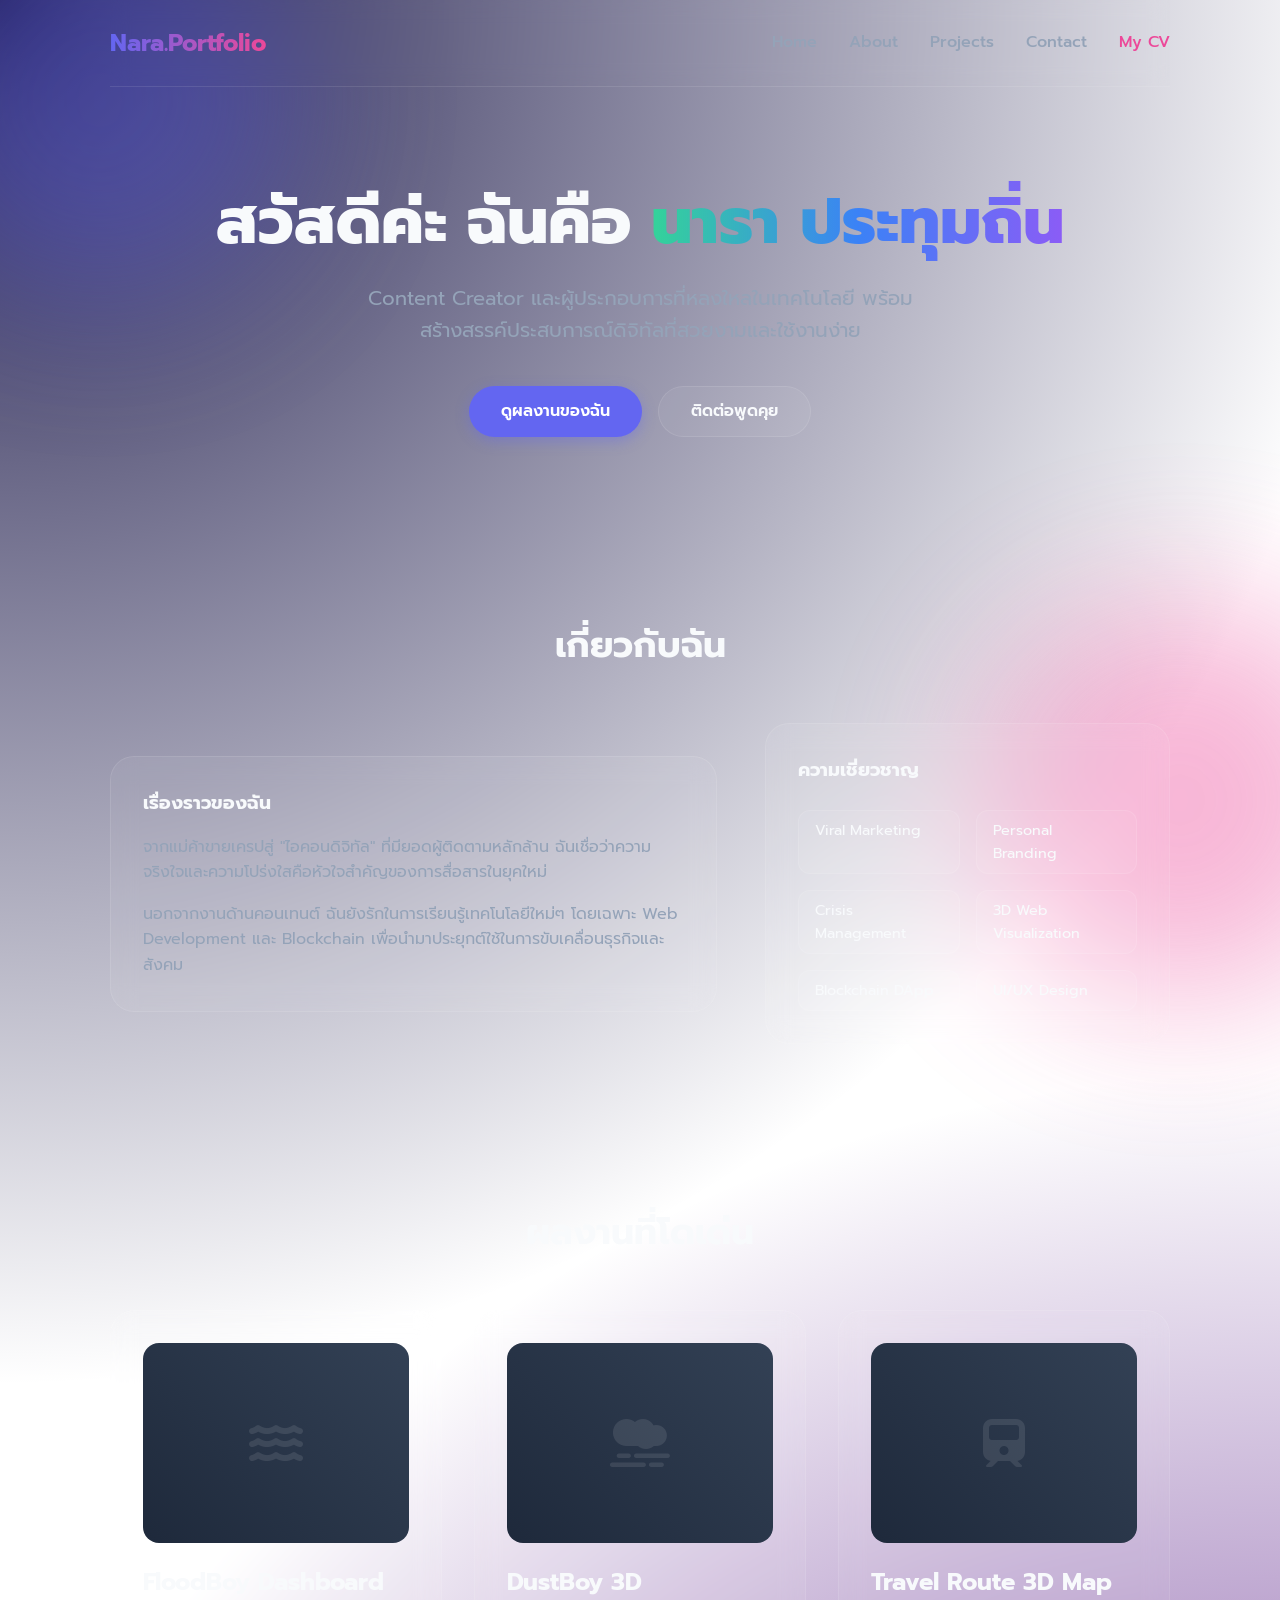
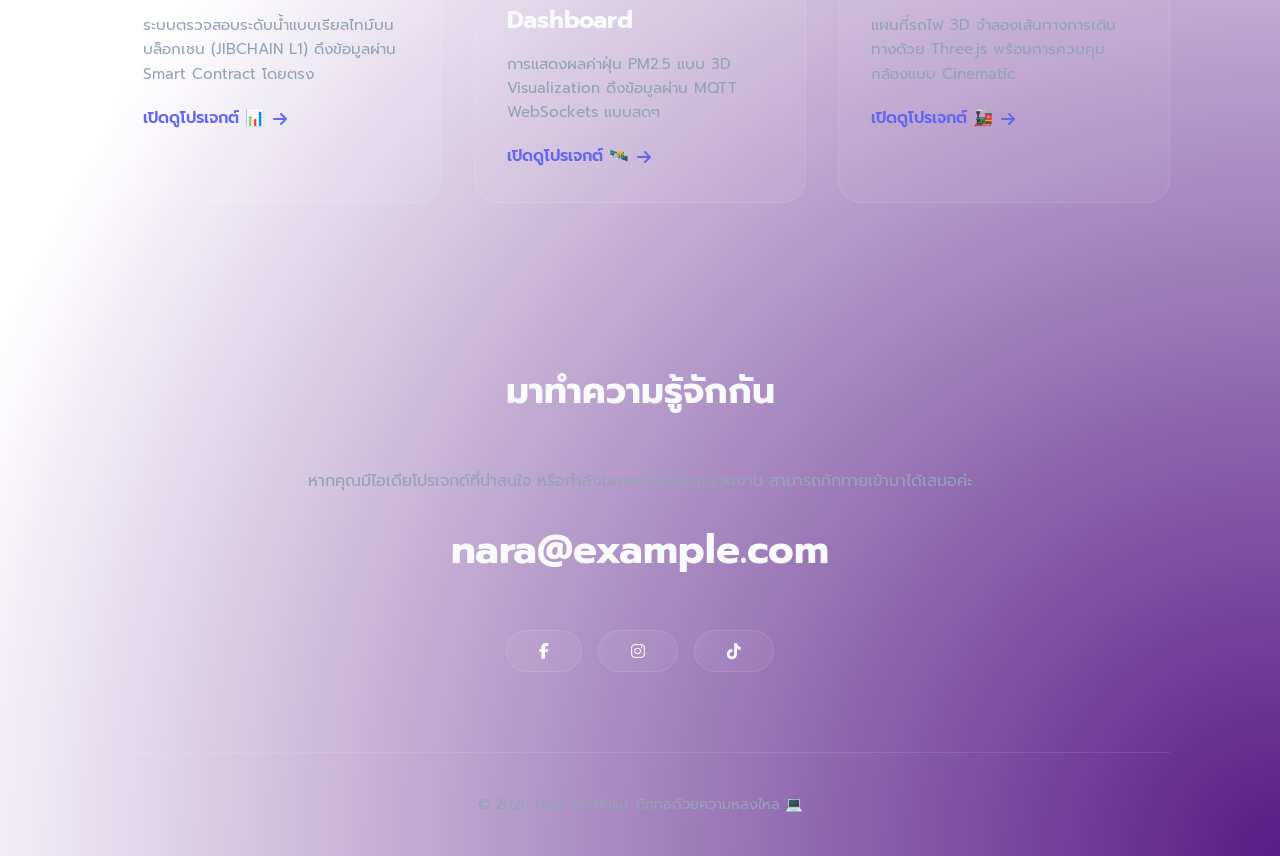
==== portfolio.html @ 0b5f7d01 "Add personal portfolio.html and link from CV" ====
<!DOCTYPE html>
<html lang="th">

<head>
    <meta charset="UTF-8">
    <meta name="viewport" content="width=device-width, initial-scale=1.0">
    <title>My Portfolio | อนิวัต ประทุมถิ่น (นารา)</title>

    <!-- Google Fonts: Prompt -->
    <link rel="preconnect" href="https://fonts.googleapis.com">
    <link rel="preconnect" href="https://fonts.gstatic.com" crossorigin>
    <link href="https://fonts.googleapis.com/css2?family=Prompt:wght@300;400;500;600;700&display=swap" rel="stylesheet">

    <!-- Font Awesome -->
    <link rel="stylesheet" href="https://cdnjs.cloudflare.com/ajax/libs/font-awesome/6.4.0/css/all.min.css">

    <style>
        :root {
            --primary: #6366f1;
            --secondary: #a855f7;
            --accent: #ec4899;
            --dark-bg: #0f172a;
            --glass: rgba(255, 255, 255, 0.05);
            --glass-border: rgba(255, 255, 255, 0.1);
            --text: #f8fafc;
            --text-dim: #94a3b8;
        }

        * {
            margin: 0;
            padding: 0;
            box-sizing: border-box;
        }

        body {
            font-family: 'Prompt', sans-serif;
            background-color: var(--dark-bg);
            color: var(--text);
            line-height: 1.6;
            overflow-x: hidden;
            background: radial-gradient(circle at 0% 0%, #1e1b4b 0%, transparent 50%),
                radial-gradient(circle at 100% 100%, #581c87 0%, transparent 50%);
            min-height: 100vh;
        }

        /* Hero Background Animation */
        .orb {
            position: fixed;
            width: 400px;
            height: 400px;
            border-radius: 50%;
            filter: blur(80px);
            z-index: -1;
            opacity: 0.4;
            animation: move 20s infinite alternate;
        }

        .orb-1 {
            background: var(--primary);
            top: -100px;
            left: -100px;
        }

        .orb-2 {
            background: var(--accent);
            bottom: -100px;
            right: -100px;
            animation-delay: -5s;
        }

        @keyframes move {
            from {
                transform: translate(0, 0);
            }

            to {
                transform: translate(100px, 100px);
            }
        }

        .container {
            max-width: 1100px;
            margin: 0 auto;
            padding: 0 20px;
        }

        /* Navigation */
        nav {
            padding: 24px 0;
            display: flex;
            justify-content: space-between;
            align-items: center;
            position: sticky;
            top: 0;
            z-index: 100;
            backdrop-filter: blur(10px);
            border-bottom: 1px solid var(--glass-border);
        }

        .logo {
            font-size: 1.5rem;
            font-weight: 700;
            background: linear-gradient(to right, var(--primary), var(--accent));
            -webkit-background-clip: text;
            -webkit-text-fill-color: transparent;
            text-decoration: none;
        }

        .nav-links {
            display: flex;
            gap: 32px;
            list-style: none;
        }

        .nav-links a {
            text-decoration: none;
            color: var(--text-dim);
            font-weight: 500;
            transition: color 0.3s;
        }

        .nav-links a:hover {
            color: var(--text);
        }

        /* Hero Section */
        .hero {
            padding: 100px 0;
            text-align: center;
            animation: fadeIn 1s ease-out;
        }

        @keyframes fadeIn {
            from {
                opacity: 0;
                transform: translateY(20px);
            }

            to {
                opacity: 1;
                transform: translateY(0);
            }
        }

        .hero h1 {
            font-size: 4rem;
            line-height: 1.1;
            margin-bottom: 24px;
            font-weight: 800;
        }

        .hero h1 span {
            background: linear-gradient(to right, #34d399, #3b82f6, #8b5cf6);
            -webkit-background-clip: text;
            -webkit-text-fill-color: transparent;
        }

        .hero p {
            font-size: 1.25rem;
            color: var(--text-dim);
            max-width: 600px;
            margin: 0 auto 40px;
        }

        .cta-btns {
            display: flex;
            gap: 16px;
            justify-content: center;
        }

        .btn {
            padding: 12px 32px;
            border-radius: 9999px;
            font-weight: 600;
            text-decoration: none;
            transition: all 0.3s;
            display: inline-flex;
            align-items: center;
            gap: 8px;
        }

        .btn-primary {
            background: var(--primary);
            color: white;
            box-shadow: 0 4px 14px 0 rgba(99, 102, 241, 0.39);
        }

        .btn-primary:hover {
            transform: translateY(-2px);
            box-shadow: 0 6px 20px rgba(99, 102, 241, 0.45);
        }

        .btn-outline {
            border: 1px solid var(--glass-border);
            color: var(--text);
            background: var(--glass);
        }

        .btn-outline:hover {
            background: rgba(255, 255, 255, 0.1);
        }

        /* Sections */
        section {
            padding: 80px 0;
        }

        .section-title {
            font-size: 2.25rem;
            margin-bottom: 48px;
            text-align: center;
            font-weight: 700;
        }

        /* About Grid */
        .about-grid {
            display: grid;
            grid-template-columns: 1.5fr 1fr;
            gap: 48px;
            align-items: center;
        }

        .glass-card {
            background: var(--glass);
            border: 1px solid var(--glass-border);
            border-radius: 24px;
            padding: 32px;
            backdrop-filter: blur(12px);
        }

        .skills-grid {
            display: grid;
            grid-template-columns: 1fr 1fr;
            gap: 16px;
        }

        .skill-tag {
            background: rgba(255, 255, 255, 0.05);
            padding: 8px 16px;
            border-radius: 12px;
            font-size: 0.9rem;
            border: 1px solid var(--glass-border);
        }

        /* Projects Grid */
        .projects-grid {
            display: grid;
            grid-template-columns: repeat(auto-fit, minmax(320px, 1fr));
            gap: 32px;
        }

        .project-card {
            transition: transform 0.3s;
        }

        .project-card:hover {
            transform: translateY(-8px);
        }

        .project-img {
            width: 100%;
            height: 200px;
            background: linear-gradient(45deg, #1e293b, #334155);
            border-radius: 16px;
            margin-bottom: 20px;
            display: flex;
            align-items: center;
            justify-content: center;
            font-size: 3rem;
            color: rgba(255, 255, 255, 0.1);
            position: relative;
            overflow: hidden;
        }

        .project-img i {
            transition: transform 0.5s;
        }

        .project-card:hover .project-img i {
            transform: scale(1.2);
            color: var(--primary);
        }

        .project-card h4 {
            font-size: 1.5rem;
            margin-bottom: 12px;
        }

        .project-card p {
            color: var(--text-dim);
            margin-bottom: 20px;
            font-size: 0.95rem;
        }

        .project-link {
            color: var(--primary);
            text-decoration: none;
            font-weight: 600;
            display: inline-flex;
            align-items: center;
            gap: 8px;
        }

        /* Contact */
        .contact {
            text-align: center;
        }

        .email-link {
            font-size: 2.5rem;
            color: var(--text);
            text-decoration: none;
            font-weight: 700;
            word-break: break-all;
        }

        .email-link:hover {
            color: var(--accent);
        }

        footer {
            padding: 40px 0;
            text-align: center;
            border-top: 1px solid var(--glass-border);
            color: var(--text-dim);
            font-size: 0.9rem;
        }

        @media (max-width: 768px) {
            .hero h1 {
                font-size: 2.5rem;
            }

            .about-grid {
                grid-template-columns: 1fr;
            }

            .nav-links {
                display: none;
            }
        }
    </style>
</head>

<body>
    <div class="orb orb-1"></div>
    <div class="orb orb-2"></div>

    <div class="container">
        <nav>
            <a href="#" class="logo">Nara.Portfolio</a>
            <ul class="nav-links">
                <li><a href="#home">Home</a></li>
                <li><a href="#about">About</a></li>
                <li><a href="#projects">Projects</a></li>
                <li><a href="#contact">Contact</a></li>
                <li><a href="index.html" style="color: var(--accent);">My CV</a></li>
            </ul>
        </nav>

        <section id="home" class="hero">
            <h1>สวัสดีค่ะ ฉันคือ <span>นารา ประทุมถิ่น</span></h1>
            <p>Content Creator และผู้ประกอบการที่หลงใหลในเทคโนโลยี
                พร้อมสร้างสรรค์ประสบการณ์ดิจิทัลที่สวยงามและใช้งานง่าย</p>
            <div class="cta-btns">
                <a href="#projects" class="btn btn-primary">ดูผลงานของฉัน</a>
                <a href="#contact" class="btn btn-outline">ติดต่อพูดคุย</a>
            </div>
        </section>

        <section id="about">
            <h2 class="section-title">เกี่ยวกับฉัน</h2>
            <div class="about-grid">
                <div class="glass-card">
                    <h3 style="margin-bottom: 16px;">เรื่องราวของฉัน</h3>
                    <p style="margin-bottom: 16px; color: var(--text-dim);">จากแม่ค้าขายเครปสู่ "ไอคอนดิจิทัล"
                        ที่มียอดผู้ติดตามหลักล้าน ฉันเชื่อว่าความจริงใจและความโปร่งใสคือหัวใจสำคัญของการสื่อสารในยุคใหม่
                    </p>
                    <p style="color: var(--text-dim);">นอกจากงานด้านคอนเทนต์ ฉันยังรักในการเรียนรู้เทคโนโลยีใหม่ๆ
                        โดยเฉพาะ Web Development และ Blockchain เพื่อนำมาประยุกต์ใช้ในการขับเคลื่อนธุรกิจและสังคม</p>
                </div>
                <div class="glass-card">
                    <h3 style="margin-bottom: 24px;">ความเชี่ยวชาญ</h3>
                    <div class="skills-grid">
                        <div class="skill-tag">Viral Marketing</div>
                        <div class="skill-tag">Personal Branding</div>
                        <div class="skill-tag">Crisis Management</div>
                        <div class="skill-tag">3D Web Visualization</div>
                        <div class="skill-tag">Blockchain DApp</div>
                        <div class="skill-tag">UI/UX Design</div>
                    </div>
                </div>
            </div>
        </section>

        <section id="projects">
            <h2 class="section-title">ผลงานที่โดเด่น</h2>
            <div class="projects-grid">
                <!-- Project 1: FloodBoy -->
                <div class="glass-card project-card">
                    <div class="project-img"><i class="fas fa-water"></i></div>
                    <h4>FloodBoy Dashboard</h4>
                    <p>ระบบตรวจสอบระดับน้ำแบบเรียลไทม์บนบล็อกเชน (JIBCHAIN L1) ดึงข้อมูลผ่าน Smart Contract โดยตรง</p>
                    <a href="https://thannisaya865-jpg.github.io/travel-3d-train/floodboy.html" target="_blank"
                        class="project-link">
                        เปิดดูโปรเจกต์ 📊 <i class="fas fa-arrow-right"></i>
                    </a>
                </div>

                <!-- Project 2: DustBoy -->
                <div class="glass-card project-card">
                    <div class="project-img"><i class="fas fa-smog"></i></div>
                    <h4>DustBoy 3D Dashboard</h4>
                    <p>การแสดงผลค่าฝุ่น PM2.5 แบบ 3D Visualization ดึงข้อมูลผ่าน MQTT WebSockets แบบสดๆ</p>
                    <a href="https://thannisaya865-jpg.github.io/travel-3d-train/dustboy.html" target="_blank"
                        class="project-link">
                        เปิดดูโปรเจกต์ 🛰️ <i class="fas fa-arrow-right"></i>
                    </a>
                </div>

                <!-- Project 3: 3D Train Map -->
                <div class="glass-card project-card">
                    <div class="project-img"><i class="fas fa-train"></i></div>
                    <h4>Travel Route 3D Map</h4>
                    <p>แผนที่รถไฟ 3D จำลองเส้นทางการเดินทางด้วย Three.js พร้อมการควบคุมกล้องแบบ Cinematic</p>
                    <a href="https://thannisaya865-jpg.github.io/travel-3d-train/index.html" target="_blank"
                        class="project-link">
                        เปิดดูโปรเจกต์ 🚂 <i class="fas fa-arrow-right"></i>
                    </a>
                </div>
            </div>
        </section>

        <section id="contact" class="contact">
            <h2 class="section-title">มาทำความรู้จักกัน</h2>
            <p style="color: var(--text-dim); margin-bottom: 24px;">หากคุณมีไอเดียโปรเจกต์ที่น่าสนใจ
                หรือกำลังมองหาพันธมิตรร่วมงาน สามารถทักทายเข้ามาได้เสมอค่ะ</p>
            <a href="mailto:nara@example.com" class="email-link">nara@example.com</a>
            <div class="cta-btns" style="margin-top: 48px;">
                <a href="#" class="btn btn-outline"><i class="fab fa-facebook-f"></i></a>
                <a href="#" class="btn btn-outline"><i class="fab fa-instagram"></i></a>
                <a href="#" class="btn btn-outline"><i class="fab fa-tiktok"></i></a>
            </div>
        </section>

        <footer>
            <p>© 2026 Nara Portfolio. ถักทอด้วยความหลงใหล 💻</p>
        </footer>
    </div>

    <script>
        // Smooth scrolling for anchor links
        document.querySelectorAll('a[href^="#"]').forEach(anchor => {
            anchor.addEventListener('click', function (e) {
                e.preventDefault();
                document.querySelector(this.getAttribute('href')).scrollIntoView({
                    behavior: 'smooth'
                });
            });
        });

        // Intersection Observer for fade-in animations
        const observerOptions = {
            threshold: 0.1
        };

        const observer = new IntersectionObserver((entries) => {
            entries.forEach(entry => {
                if (entry.isIntersecting) {
                    entry.target.style.opacity = "1";
                    entry.target.style.transform = "translateY(0)";
                }
            });
        }, observerOptions);

        document.querySelectorAll('section').forEach(section => {
            section.style.opacity = "0";
            section.style.transform = "translateY(20px)";
            section.style.transition = "all 0.6s ease-out";
            observer.observe(section);
        });
    </script>
</body>

</html>
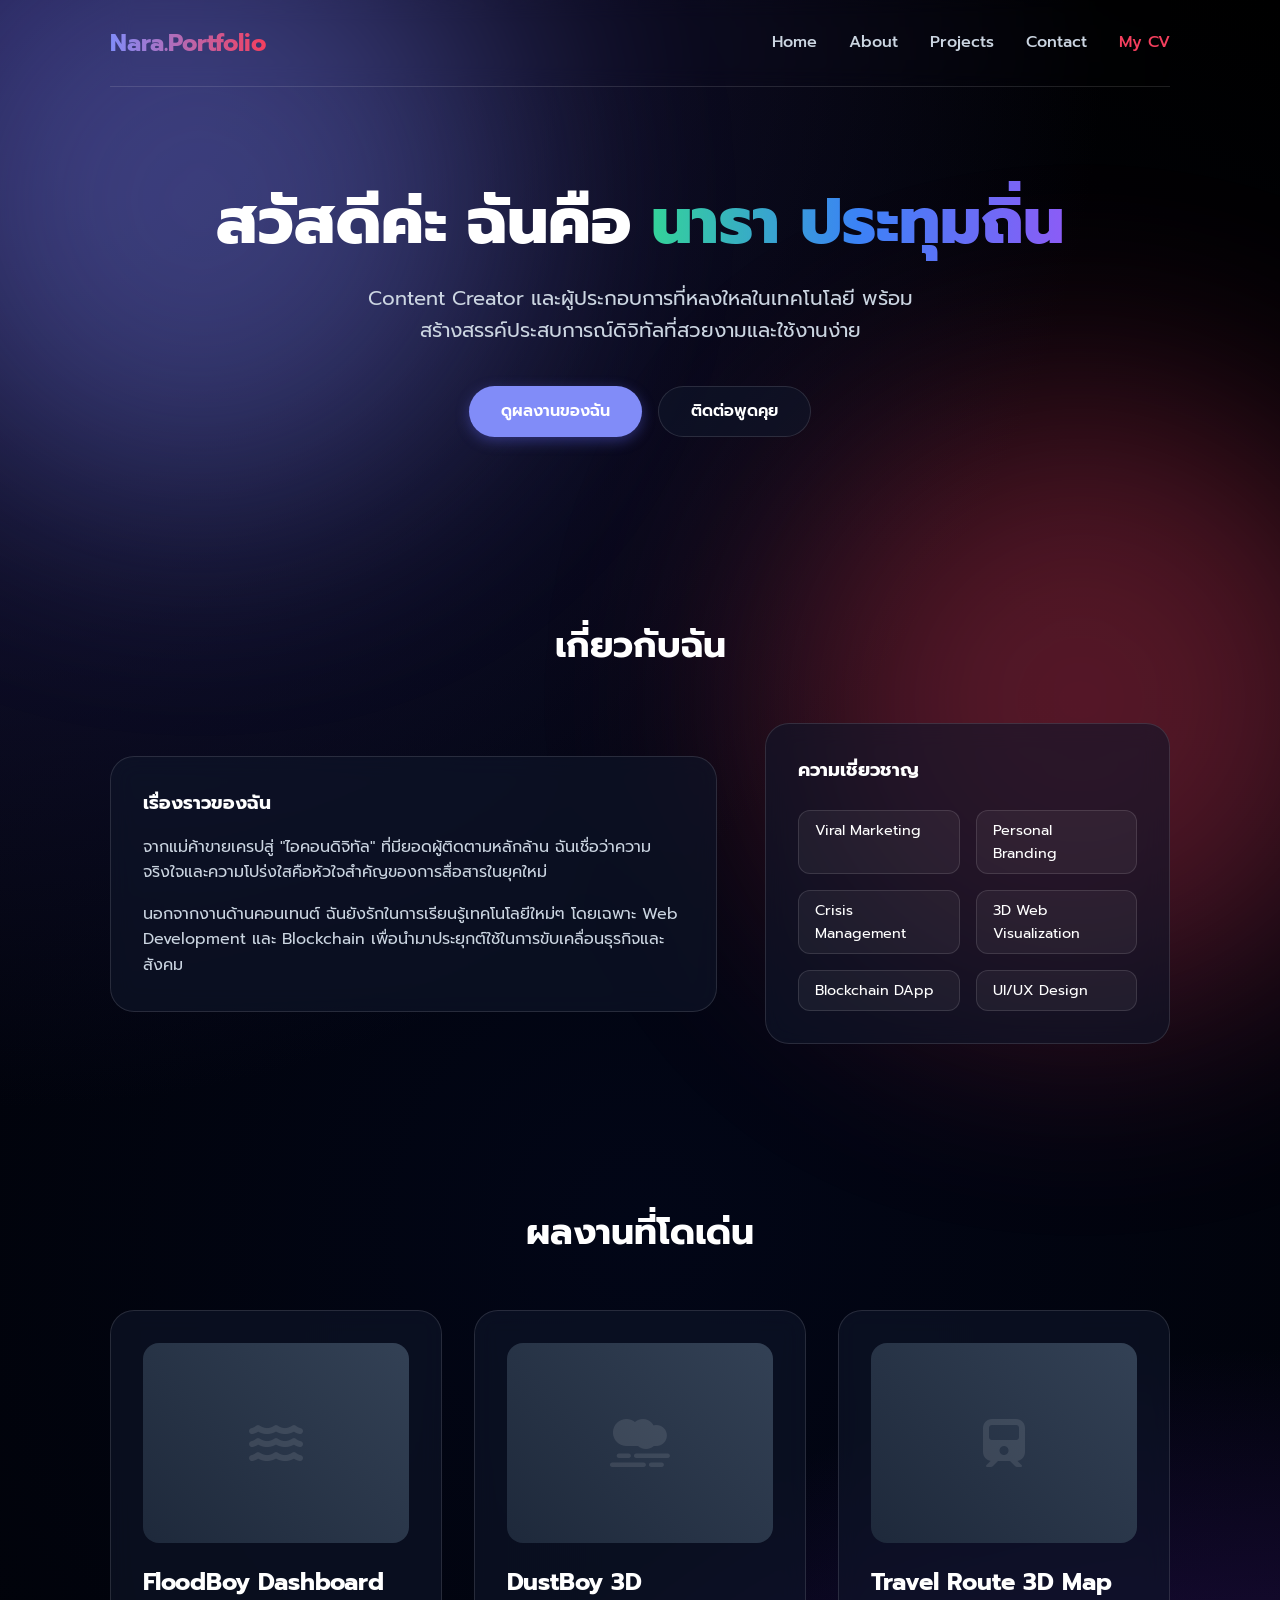
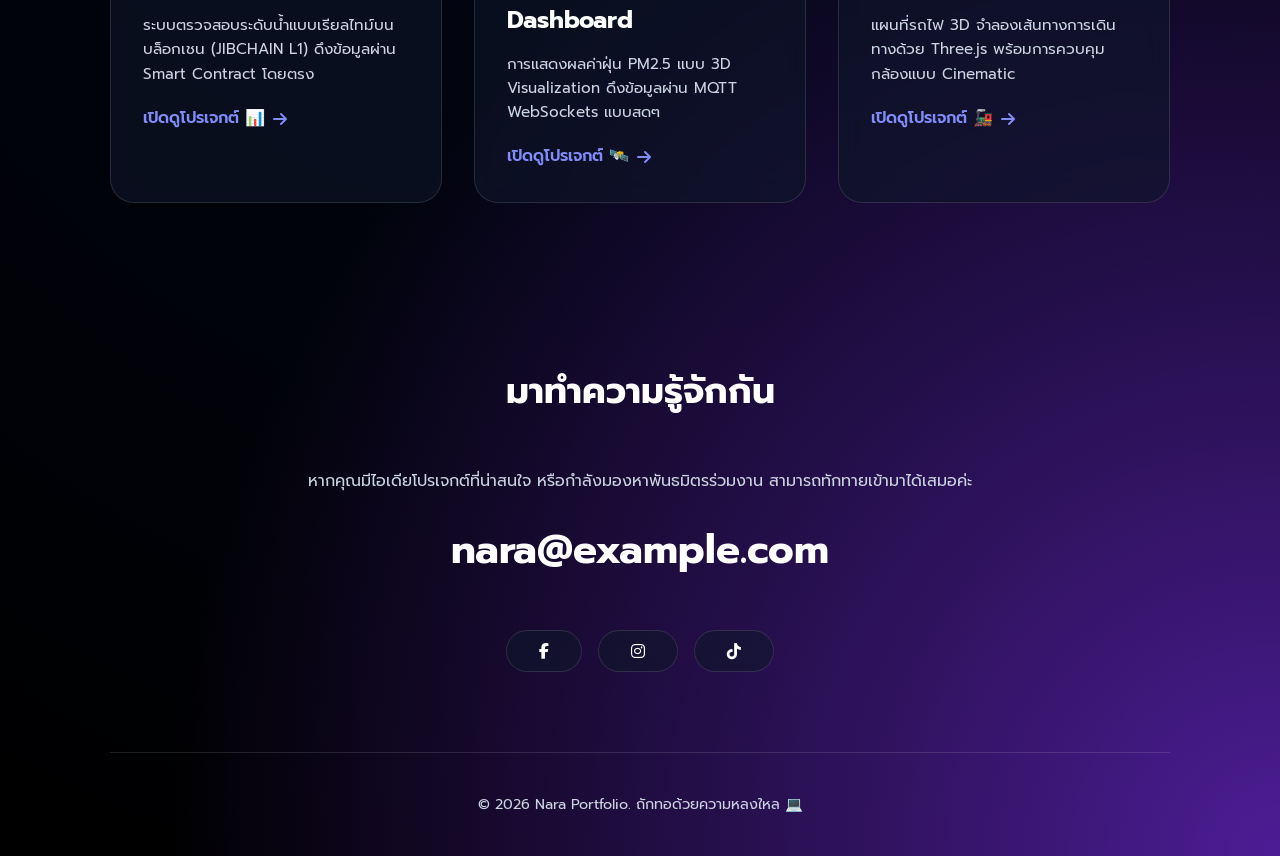
==== commit c57768f9: "Improve portfolio aesthetics: better text contrast and premium effects" ====
--- a/portfolio.html
+++ b/portfolio.html
@@ -16,14 +16,15 @@
 
     <style>
         :root {
-            --primary: #6366f1;
+            --primary: #818cf8;
             --secondary: #a855f7;
-            --accent: #ec4899;
-            --dark-bg: #0f172a;
-            --glass: rgba(255, 255, 255, 0.05);
-            --glass-border: rgba(255, 255, 255, 0.1);
-            --text: #f8fafc;
-            --text-dim: #94a3b8;
+            --accent: #f43f5e;
+            --dark-bg: #020617;
+            --glass: rgba(15, 23, 42, 0.6);
+            --glass-border: rgba(255, 255, 255, 0.12);
+            --text: #ffffff;
+            --text-dim: #cbd5e1;
+            --card-glow: rgba(99, 102, 241, 0.15);
         }
 
         * {
@@ -38,21 +39,38 @@
             color: var(--text);
             line-height: 1.6;
             overflow-x: hidden;
-            background: radial-gradient(circle at 0% 0%, #1e1b4b 0%, transparent 50%),
-                radial-gradient(circle at 100% 100%, #581c87 0%, transparent 50%);
+            background:
+                radial-gradient(circle at 0% 0%, #1e1b4b 0%, transparent 40%),
+                radial-gradient(circle at 100% 100%, #4c1d95 0%, transparent 40%),
+                radial-gradient(circle at 50% 50%, #020617 0%, #000000 100%);
             min-height: 100vh;
+            position: relative;
+        }
+
+        /* Noise Overlay for Premium Feel */
+        body::before {
+            content: "";
+            position: fixed;
+            top: 0;
+            left: 0;
+            width: 100%;
+            height: 100%;
+            background: url("https://grainy-gradients.vercel.app/noise.svg");
+            opacity: 0.05;
+            pointer-events: none;
+            z-index: 999;
         }
 
         /* Hero Background Animation */
         .orb {
             position: fixed;
-            width: 400px;
-            height: 400px;
+            width: 600px;
+            height: 600px;
             border-radius: 50%;
-            filter: blur(80px);
+            filter: blur(120px);
             z-index: -1;
-            opacity: 0.4;
-            animation: move 20s infinite alternate;
+            opacity: 0.35;
+            animation: move 25s infinite alternate ease-in-out;
         }
 
         .orb-1 {
@@ -102,6 +120,7 @@
             font-weight: 700;
             background: linear-gradient(to right, var(--primary), var(--accent));
             -webkit-background-clip: text;
+            background-clip: text;
             -webkit-text-fill-color: transparent;
             text-decoration: none;
         }
@@ -152,6 +171,7 @@
         .hero h1 span {
             background: linear-gradient(to right, #34d399, #3b82f6, #8b5cf6);
             -webkit-background-clip: text;
+            background-clip: text;
             -webkit-text-fill-color: transparent;
         }
 
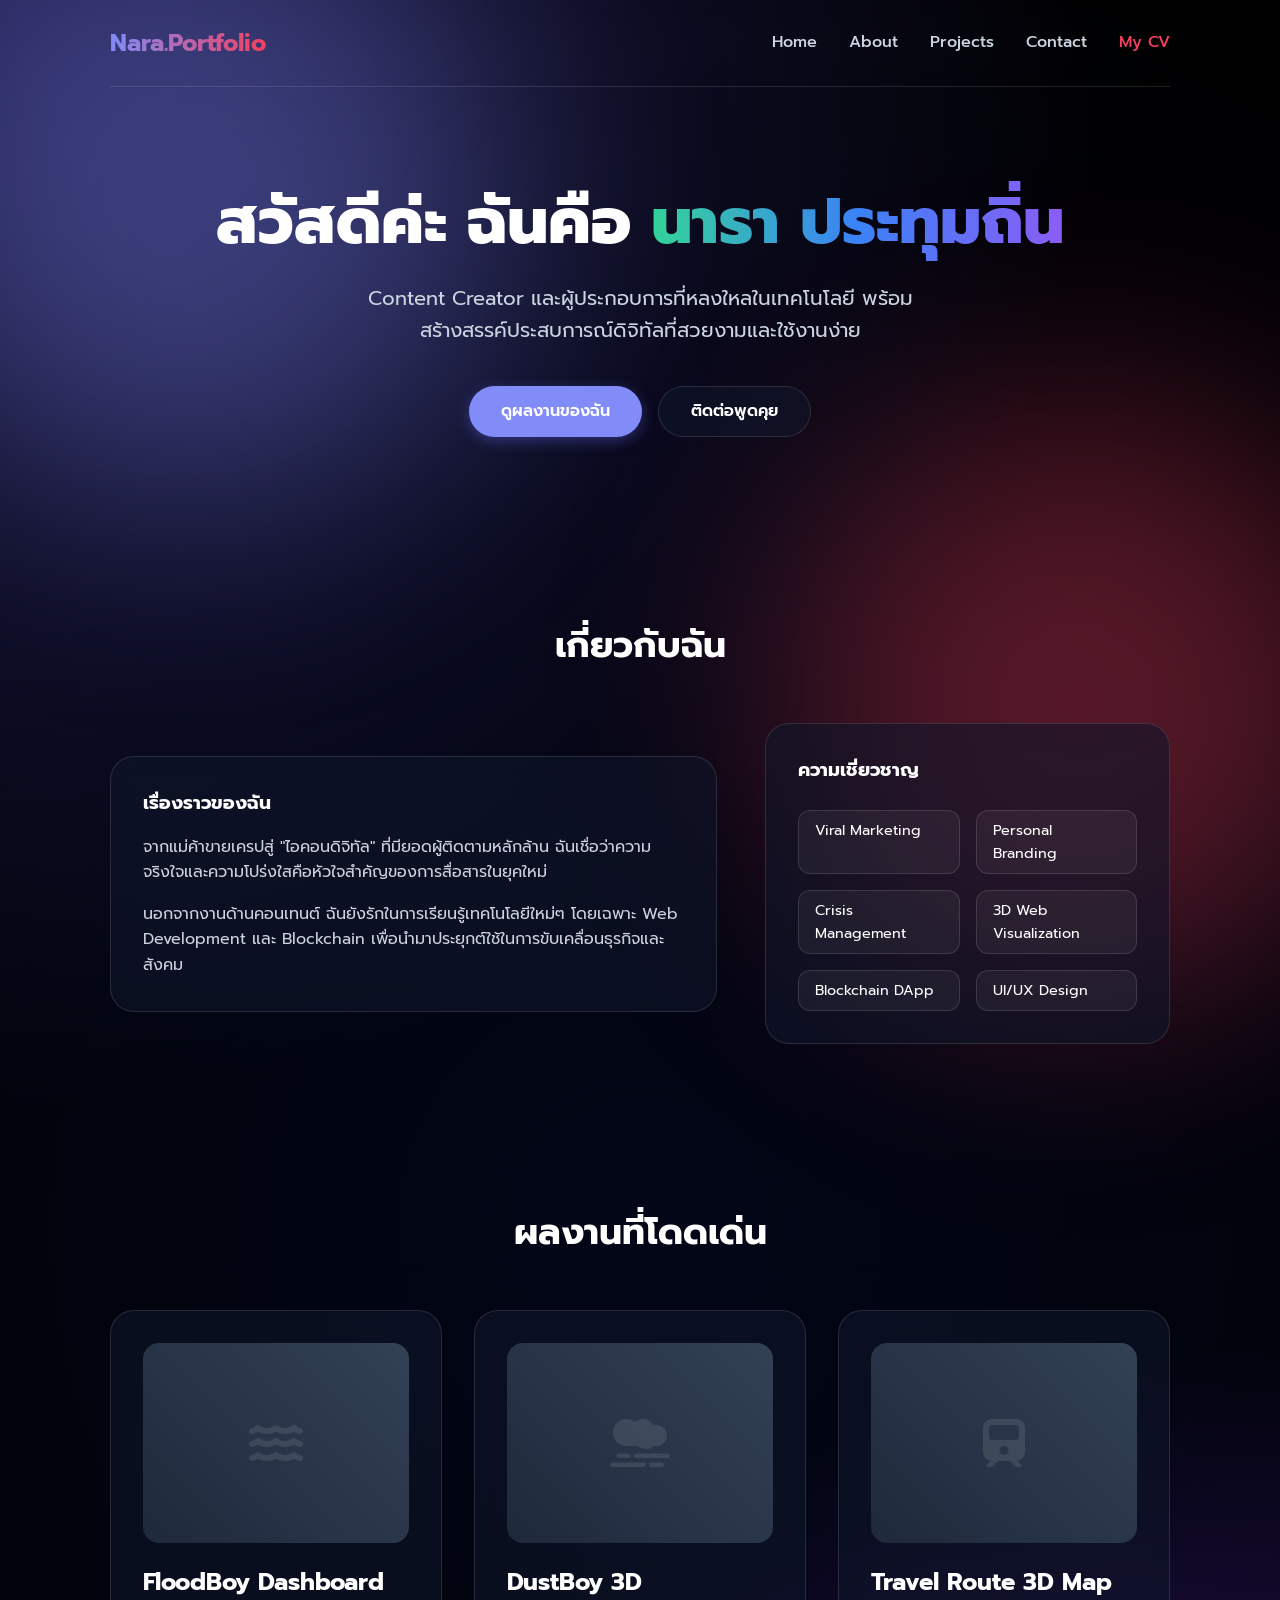
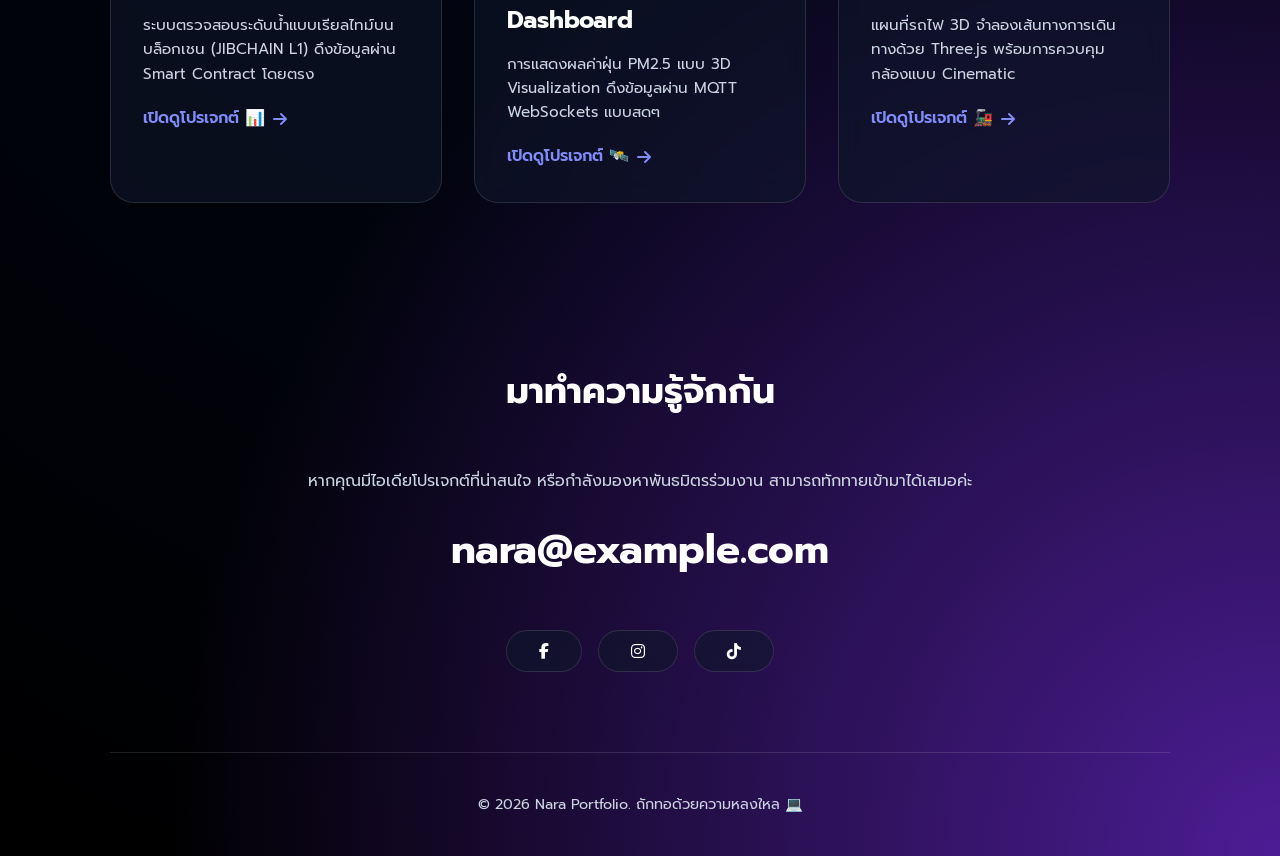
==== commit 7be11eb5: "Update 3D Map link to travel-3d.html in portfolio and index" ====
--- a/portfolio.html
+++ b/portfolio.html
@@ -414,7 +414,7 @@
         </section>
 
         <section id="projects">
-            <h2 class="section-title">ผลงานที่โดเด่น</h2>
+            <h2 class="section-title">ผลงานที่โดดเด่น</h2>
             <div class="projects-grid">
                 <!-- Project 1: FloodBoy -->
                 <div class="glass-card project-card">
@@ -443,7 +443,7 @@
                     <div class="project-img"><i class="fas fa-train"></i></div>
                     <h4>Travel Route 3D Map</h4>
                     <p>แผนที่รถไฟ 3D จำลองเส้นทางการเดินทางด้วย Three.js พร้อมการควบคุมกล้องแบบ Cinematic</p>
-                    <a href="https://thannisaya865-jpg.github.io/travel-3d-train/index.html" target="_blank"
+                    <a href="https://thannisaya865-jpg.github.io/travel-3d-train/travel-3d.html" target="_blank"
                         class="project-link">
                         เปิดดูโปรเจกต์ 🚂 <i class="fas fa-arrow-right"></i>
                     </a>
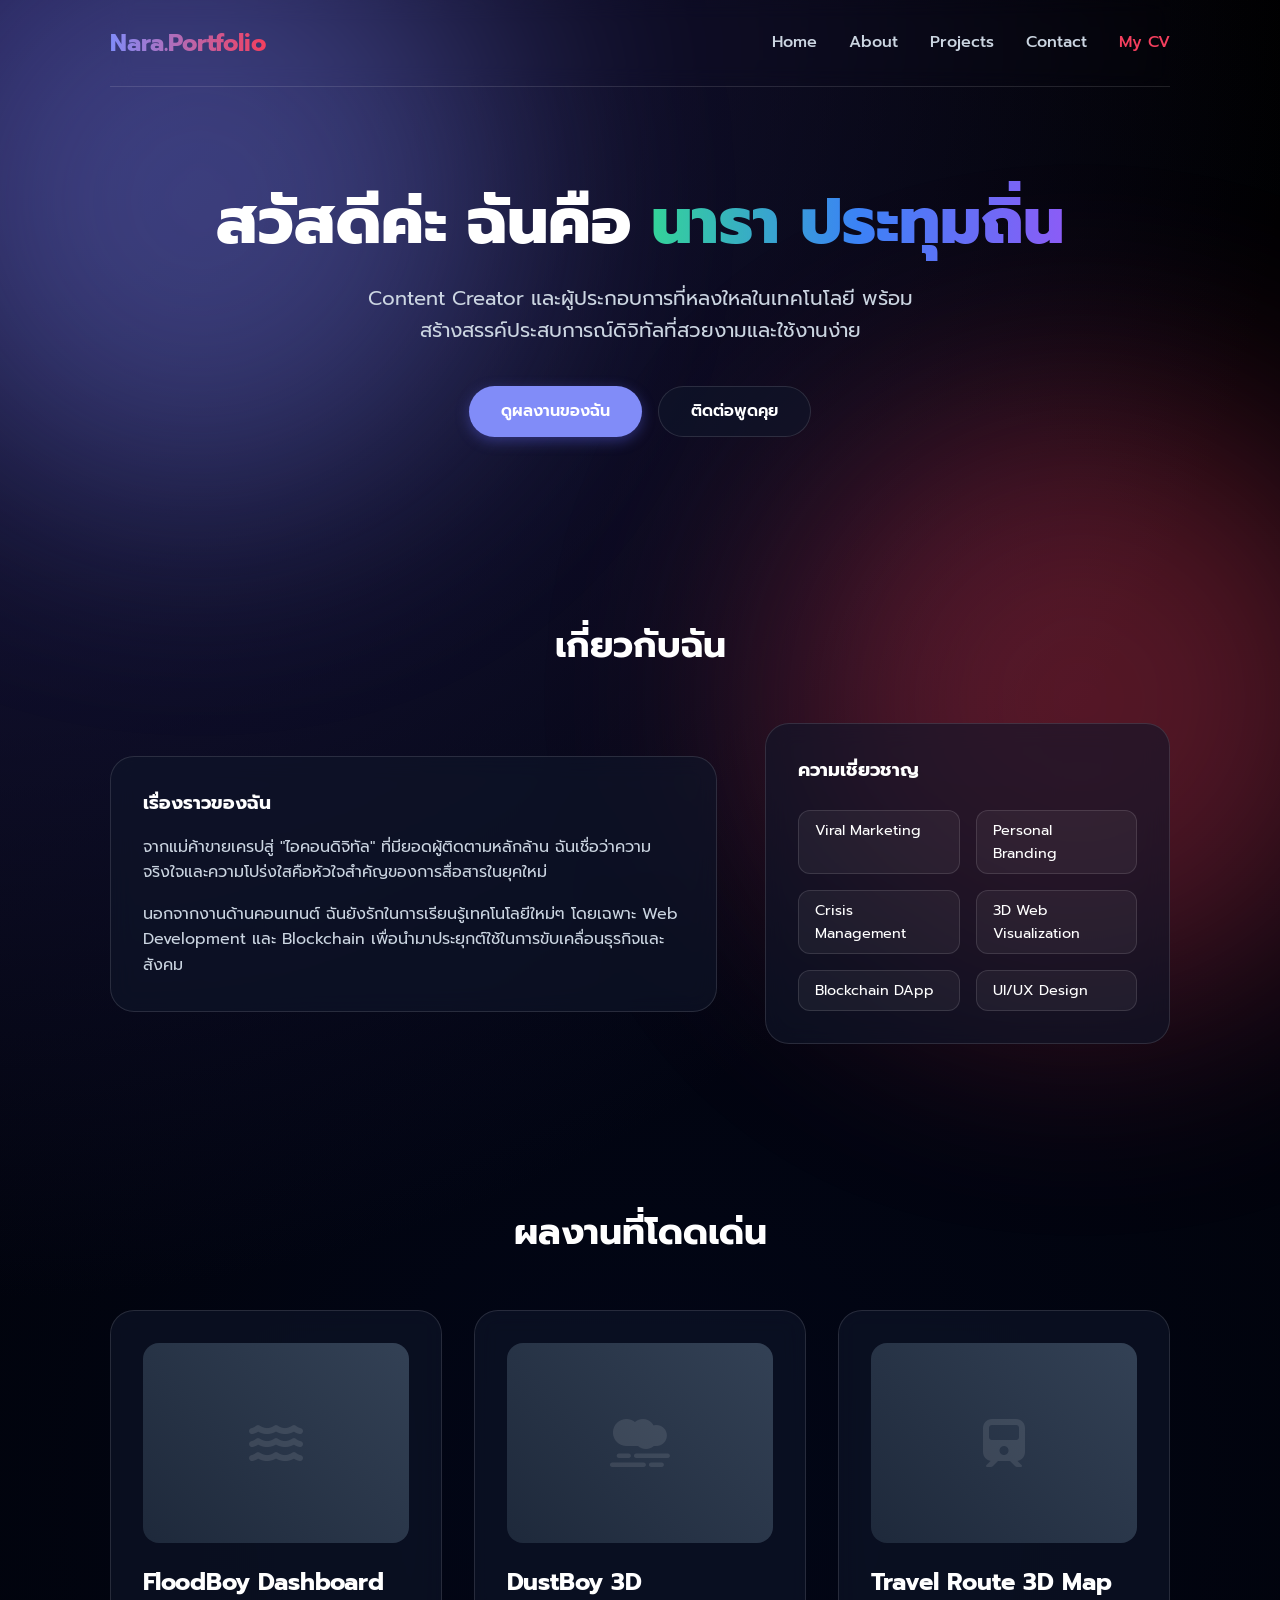
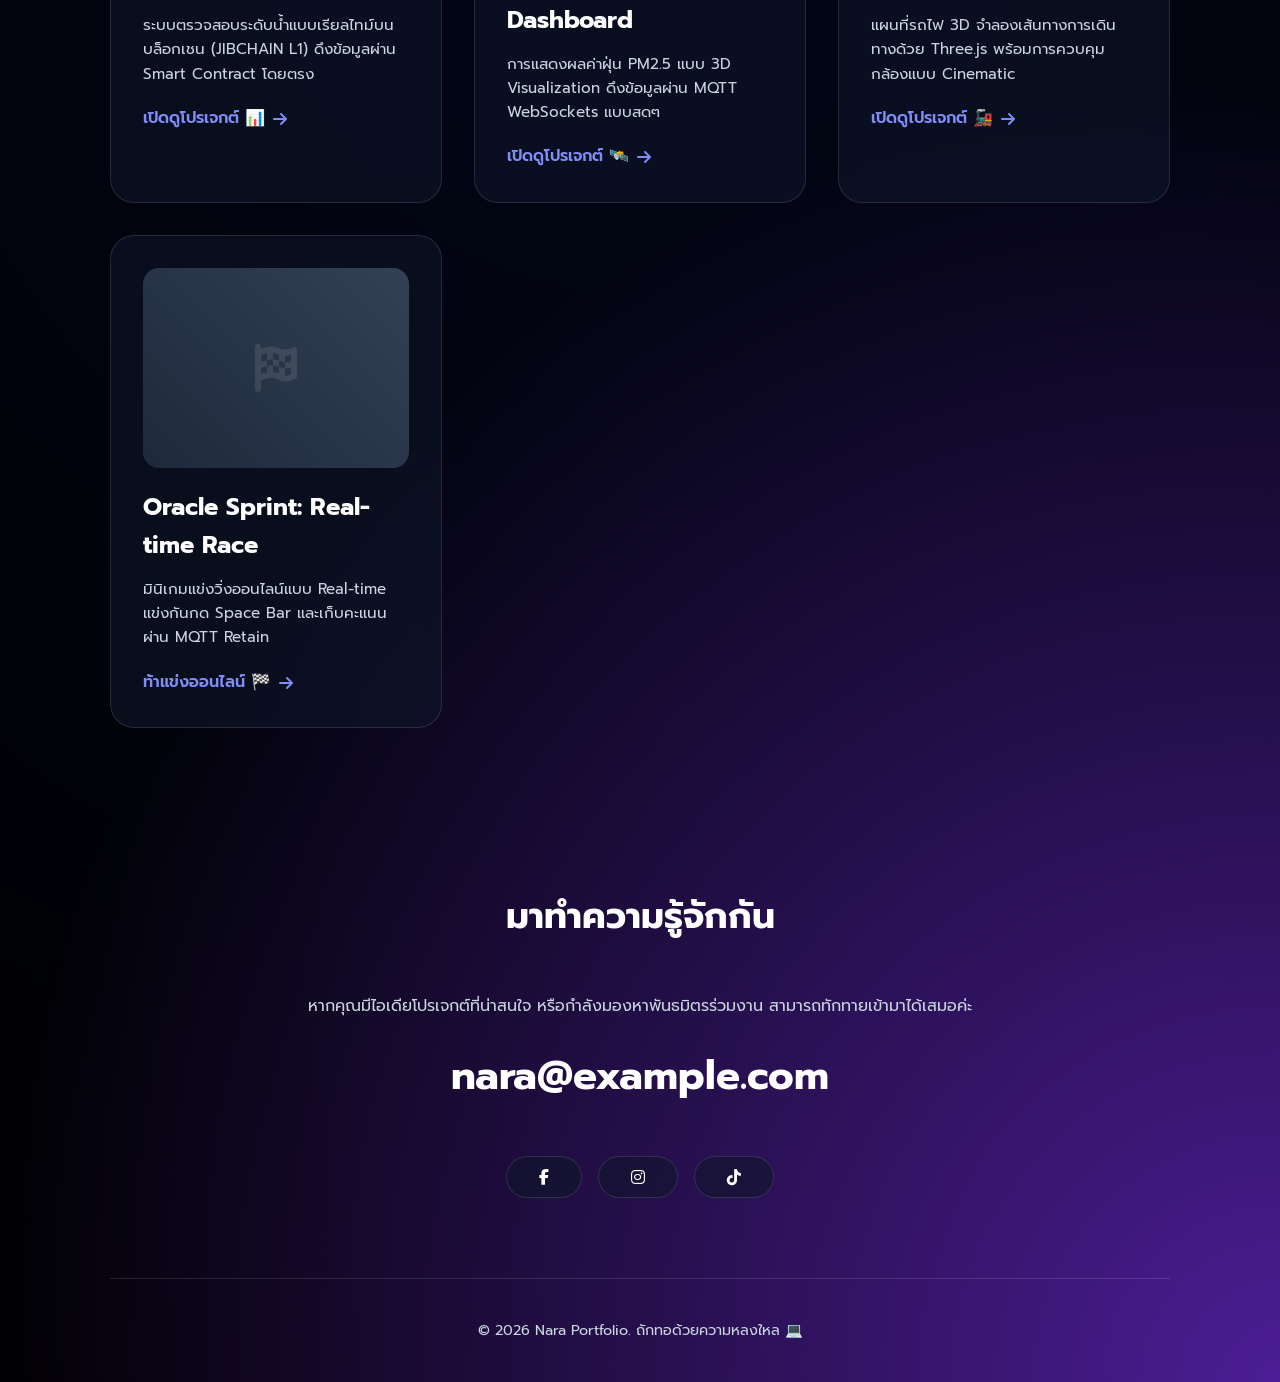
==== commit 366f7190: "Add Oracle Sprint game and integrate with Portfolio and CV" ====
--- a/portfolio.html
+++ b/portfolio.html
@@ -448,6 +448,17 @@
                         เปิดดูโปรเจกต์ 🚂 <i class="fas fa-arrow-right"></i>
                     </a>
                 </div>
+
+                <!-- Project 4: Oracle Sprint -->
+                <div class="glass-card project-card">
+                    <div class="project-img"><i class="fas fa-flag-checkered"></i></div>
+                    <h4>Oracle Sprint: Real-time Race</h4>
+                    <p>มินิเกมแข่งวิ่งออนไลน์แบบ Real-time แข่งกันกด Space Bar และเก็บคะแนนผ่าน MQTT Retain</p>
+                    <a href="https://thannisaya865-jpg.github.io/travel-3d-train/racing-game.html" target="_blank"
+                        class="project-link">
+                        ท้าแข่งออนไลน์ 🏁 <i class="fas fa-arrow-right"></i>
+                    </a>
+                </div>
             </div>
         </section>
 
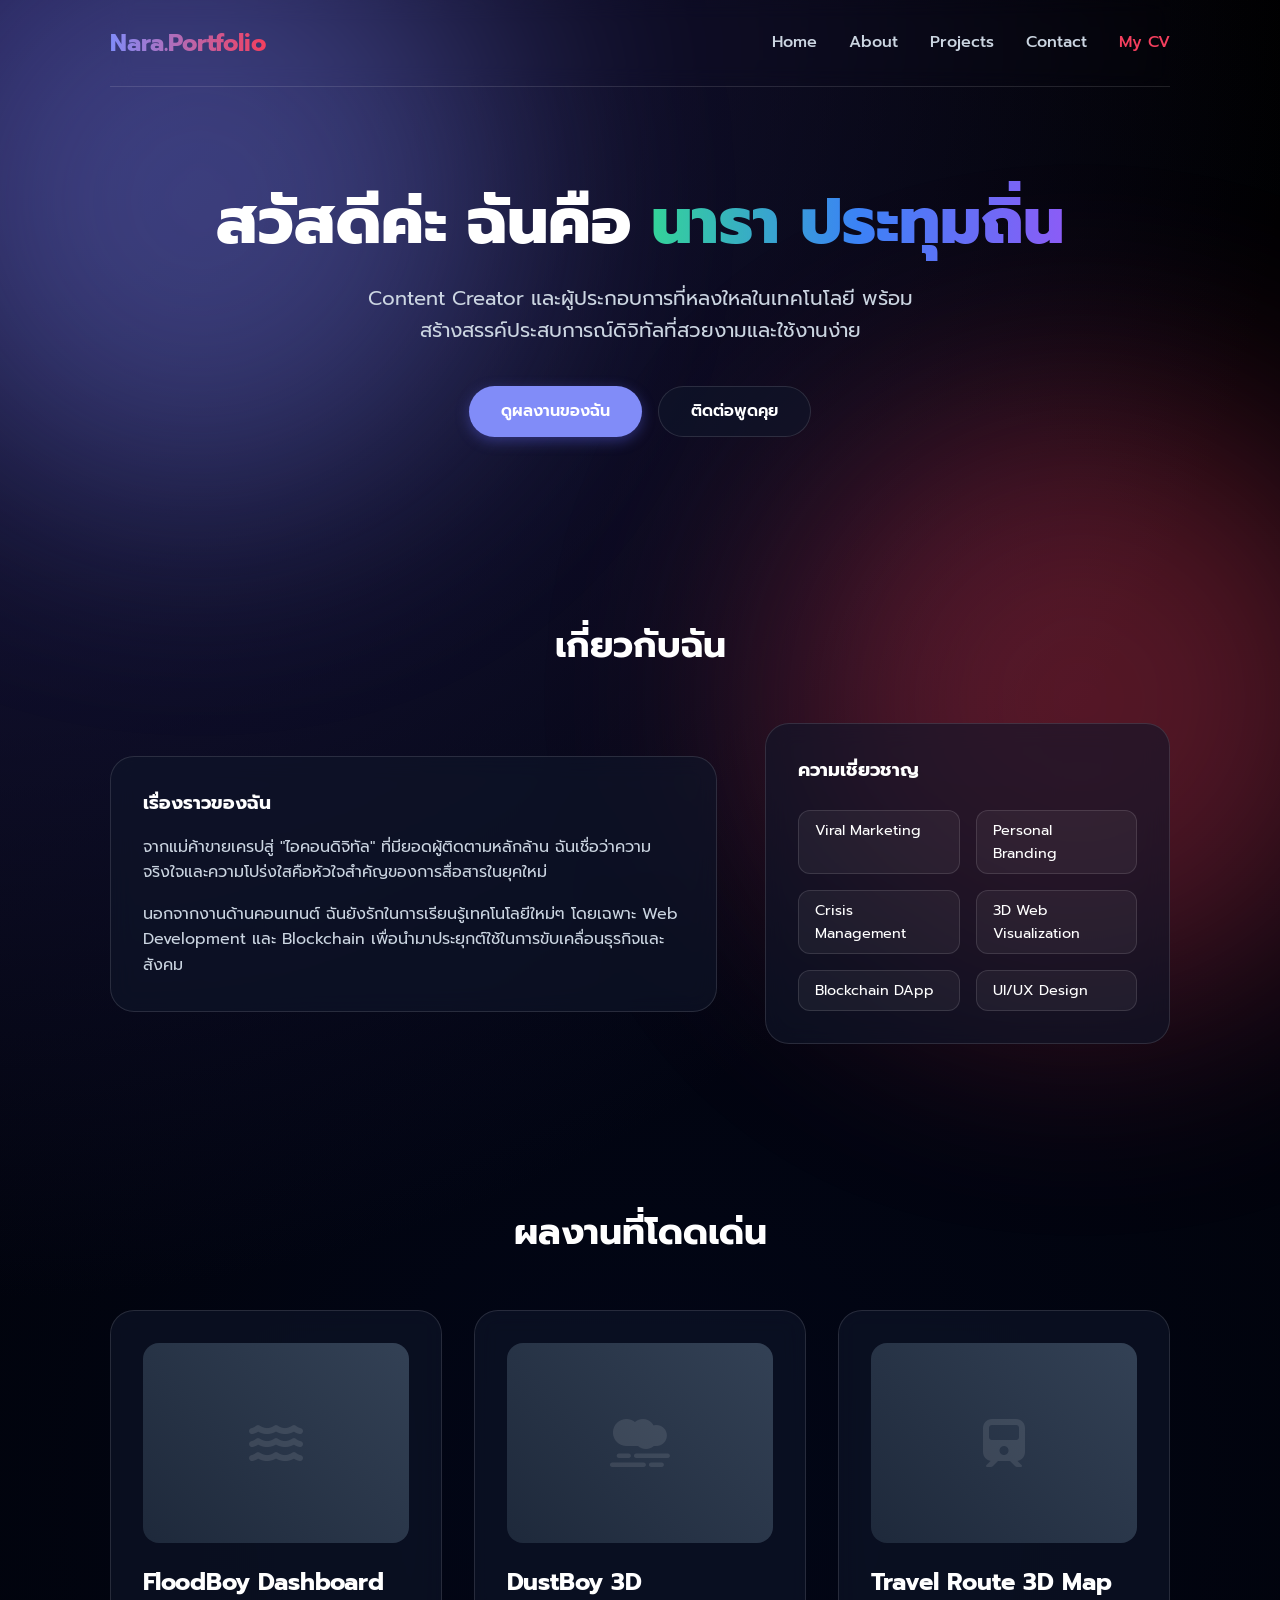
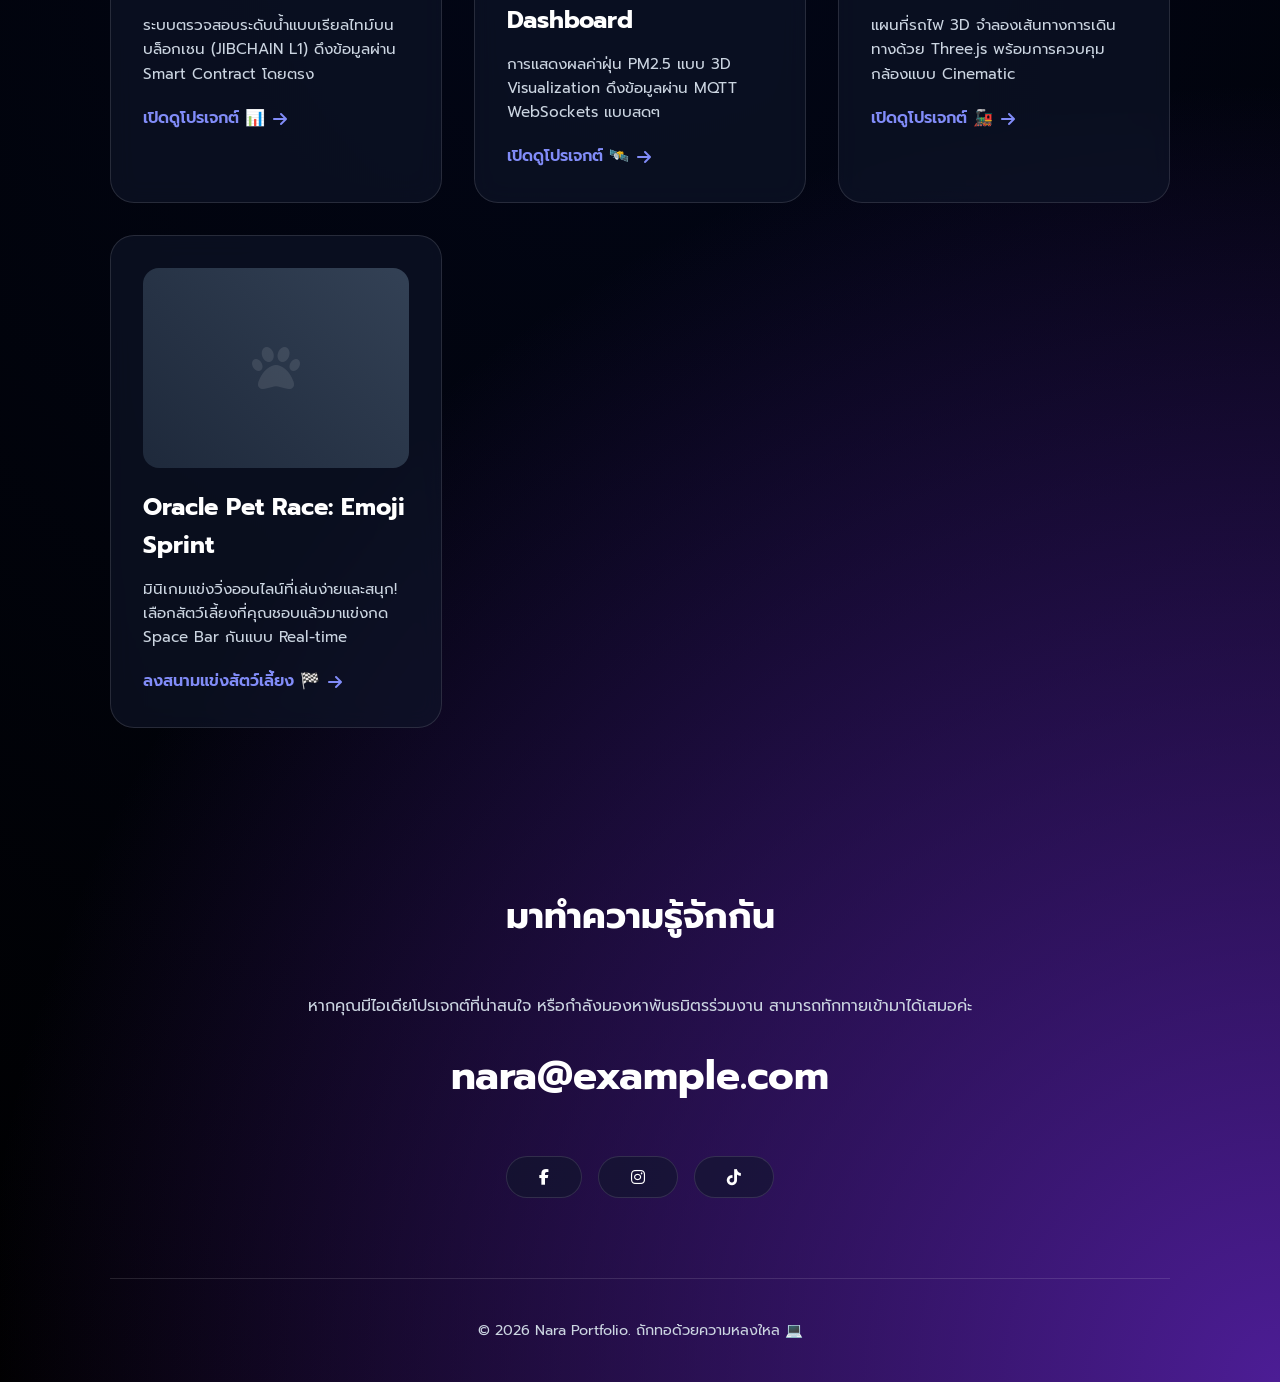
==== commit be1e5b46: "Add Oracle Pet Race and update links in Portfolio/CV" ====
--- a/portfolio.html
+++ b/portfolio.html
@@ -449,14 +449,15 @@
                     </a>
                 </div>
 
-                <!-- Project 4: Oracle Sprint -->
+                <!-- Project 4: Oracle Pet Race -->
                 <div class="glass-card project-card">
-                    <div class="project-img"><i class="fas fa-flag-checkered"></i></div>
-                    <h4>Oracle Sprint: Real-time Race</h4>
-                    <p>มินิเกมแข่งวิ่งออนไลน์แบบ Real-time แข่งกันกด Space Bar และเก็บคะแนนผ่าน MQTT Retain</p>
-                    <a href="https://thannisaya865-jpg.github.io/travel-3d-train/racing-game.html" target="_blank"
+                    <div class="project-img"><i class="fas fa-paw"></i></div>
+                    <h4>Oracle Pet Race: Emoji Sprint</h4>
+                    <p>มินิเกมแข่งวิ่งออนไลน์ที่เล่นง่ายและสนุก! เลือกสัตว์เลี้ยงที่คุณชอบแล้วมาแข่งกด Space Bar กันแบบ
+                        Real-time</p>
+                    <a href="https://thannisaya865-jpg.github.io/travel-3d-train/pet-race.html" target="_blank"
                         class="project-link">
-                        ท้าแข่งออนไลน์ 🏁 <i class="fas fa-arrow-right"></i>
+                        ลงสนามแข่งสัตว์เลี้ยง 🏁 <i class="fas fa-arrow-right"></i>
                     </a>
                 </div>
             </div>
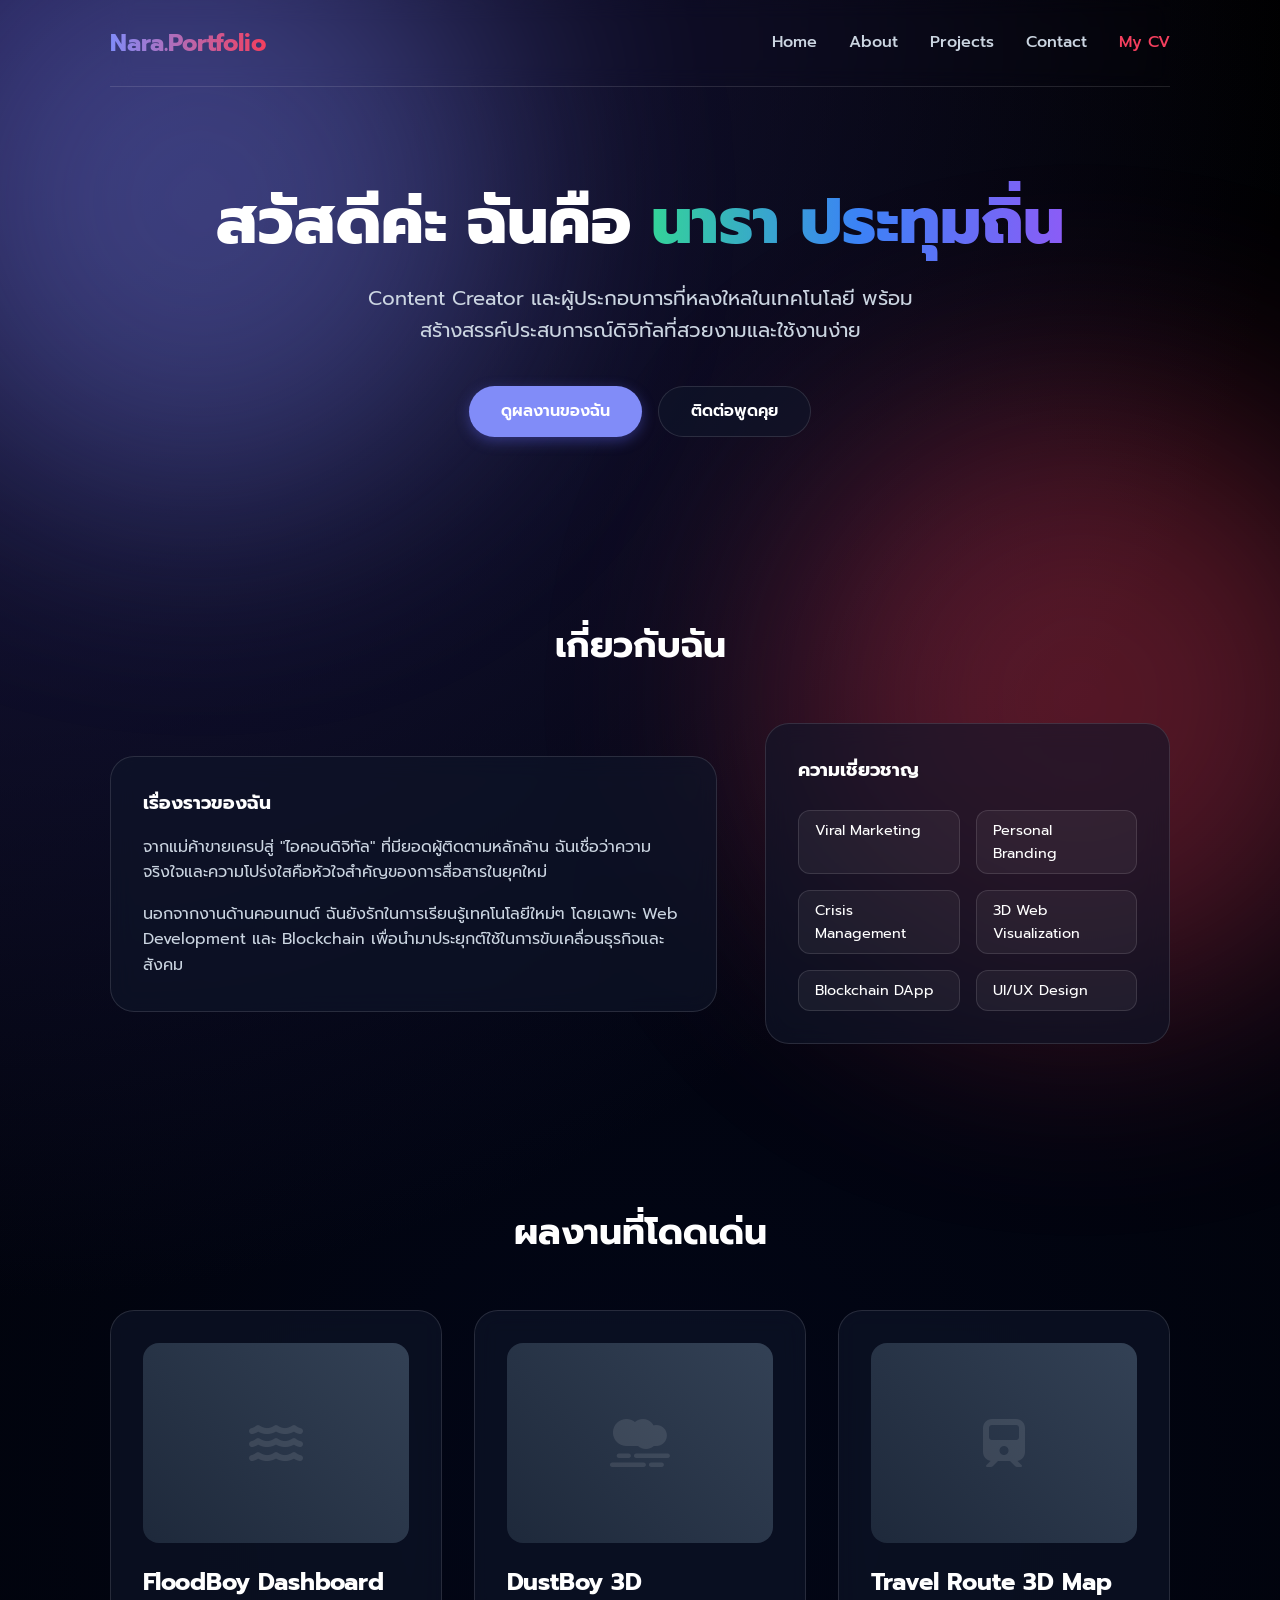
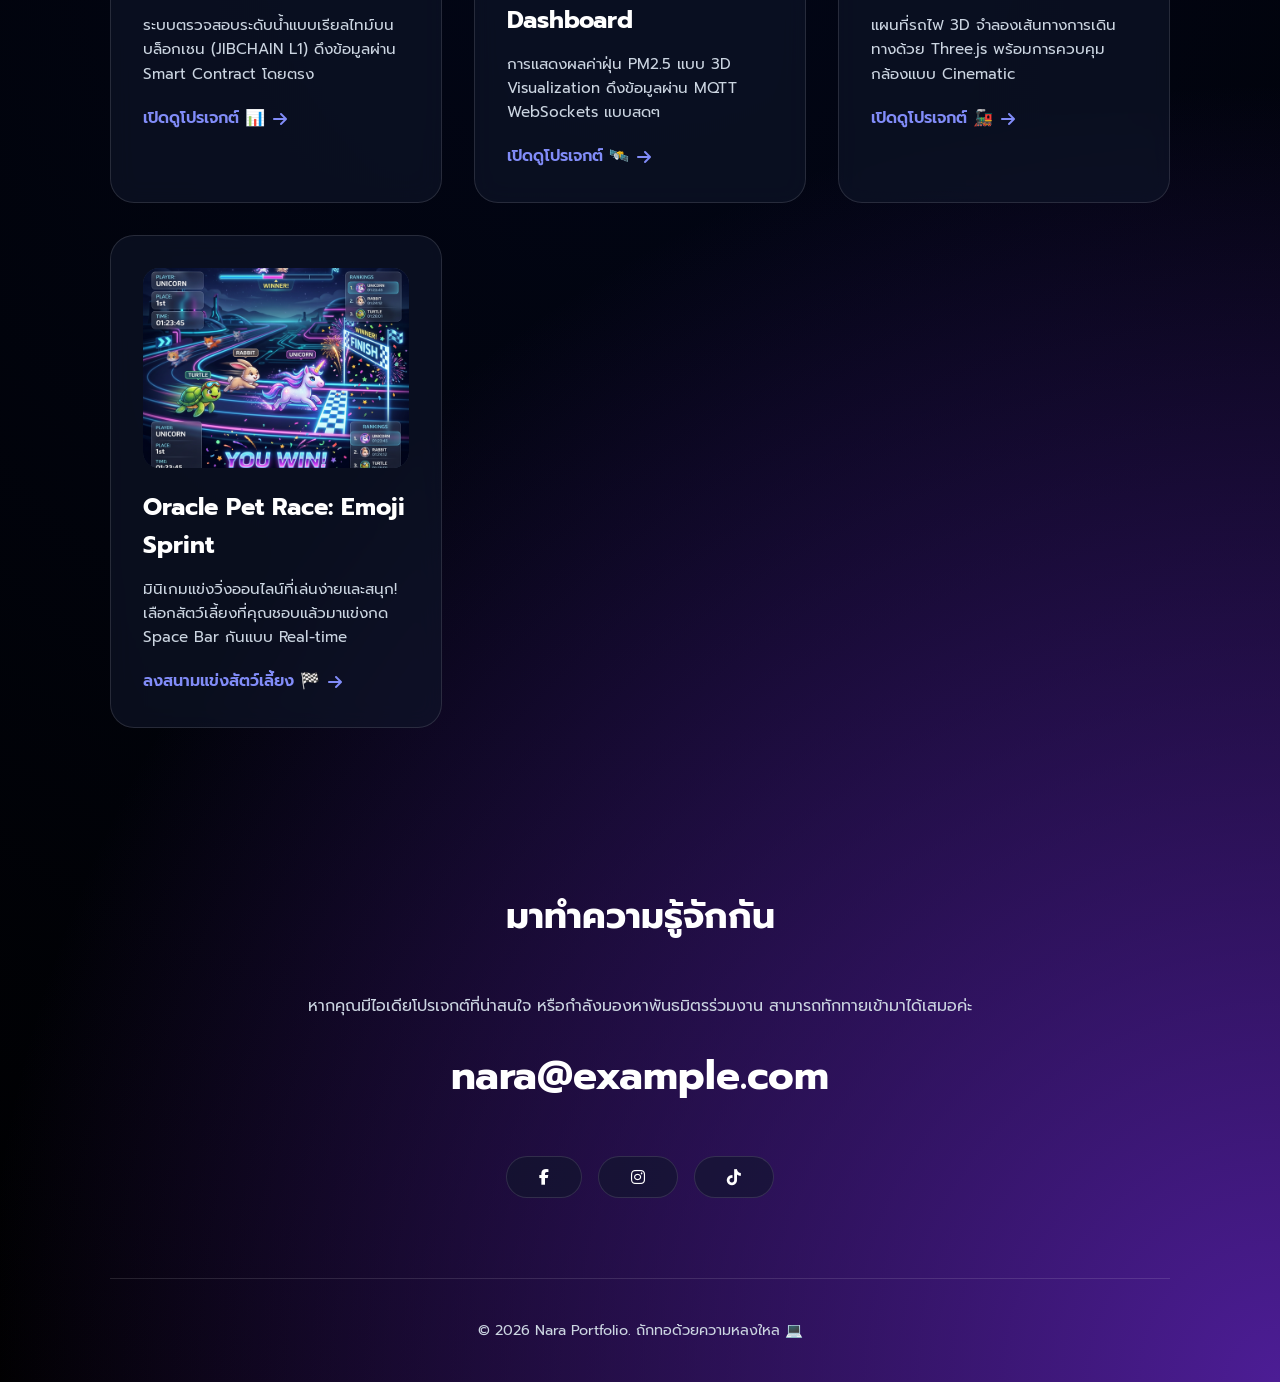
==== commit 6f6aec54: "Add pet-race preview image and update portfolio card" ====
--- a/portfolio.html
+++ b/portfolio.html
@@ -451,7 +451,10 @@
 
                 <!-- Project 4: Oracle Pet Race -->
                 <div class="glass-card project-card">
-                    <div class="project-img"><i class="fas fa-paw"></i></div>
+                    <div class="project-img">
+                        <img src="assets/pet-race-preview.png" alt="Oracle Pet Race Preview"
+                            style="width: 100%; height: 100%; object-fit: cover; border-radius: 12px;">
+                    </div>
                     <h4>Oracle Pet Race: Emoji Sprint</h4>
                     <p>มินิเกมแข่งวิ่งออนไลน์ที่เล่นง่ายและสนุก! เลือกสัตว์เลี้ยงที่คุณชอบแล้วมาแข่งกด Space Bar กันแบบ
                         Real-time</p>
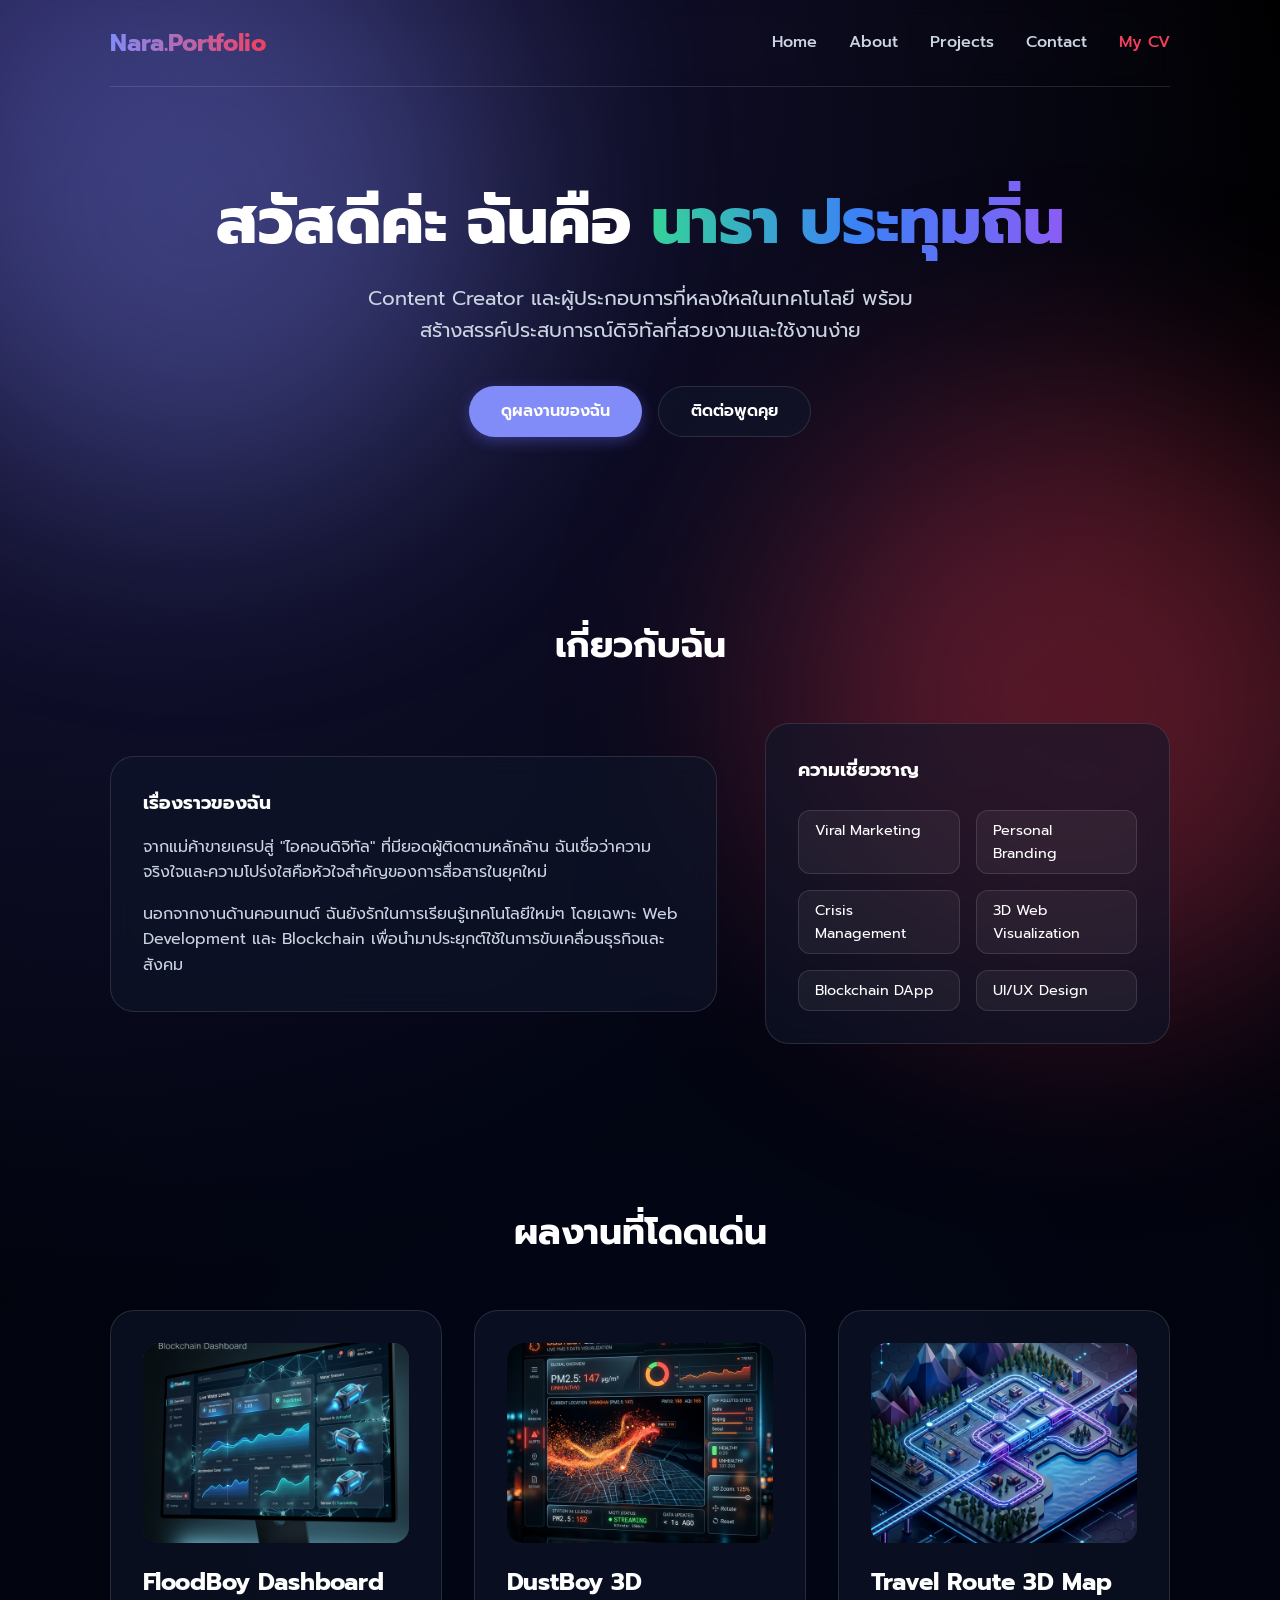
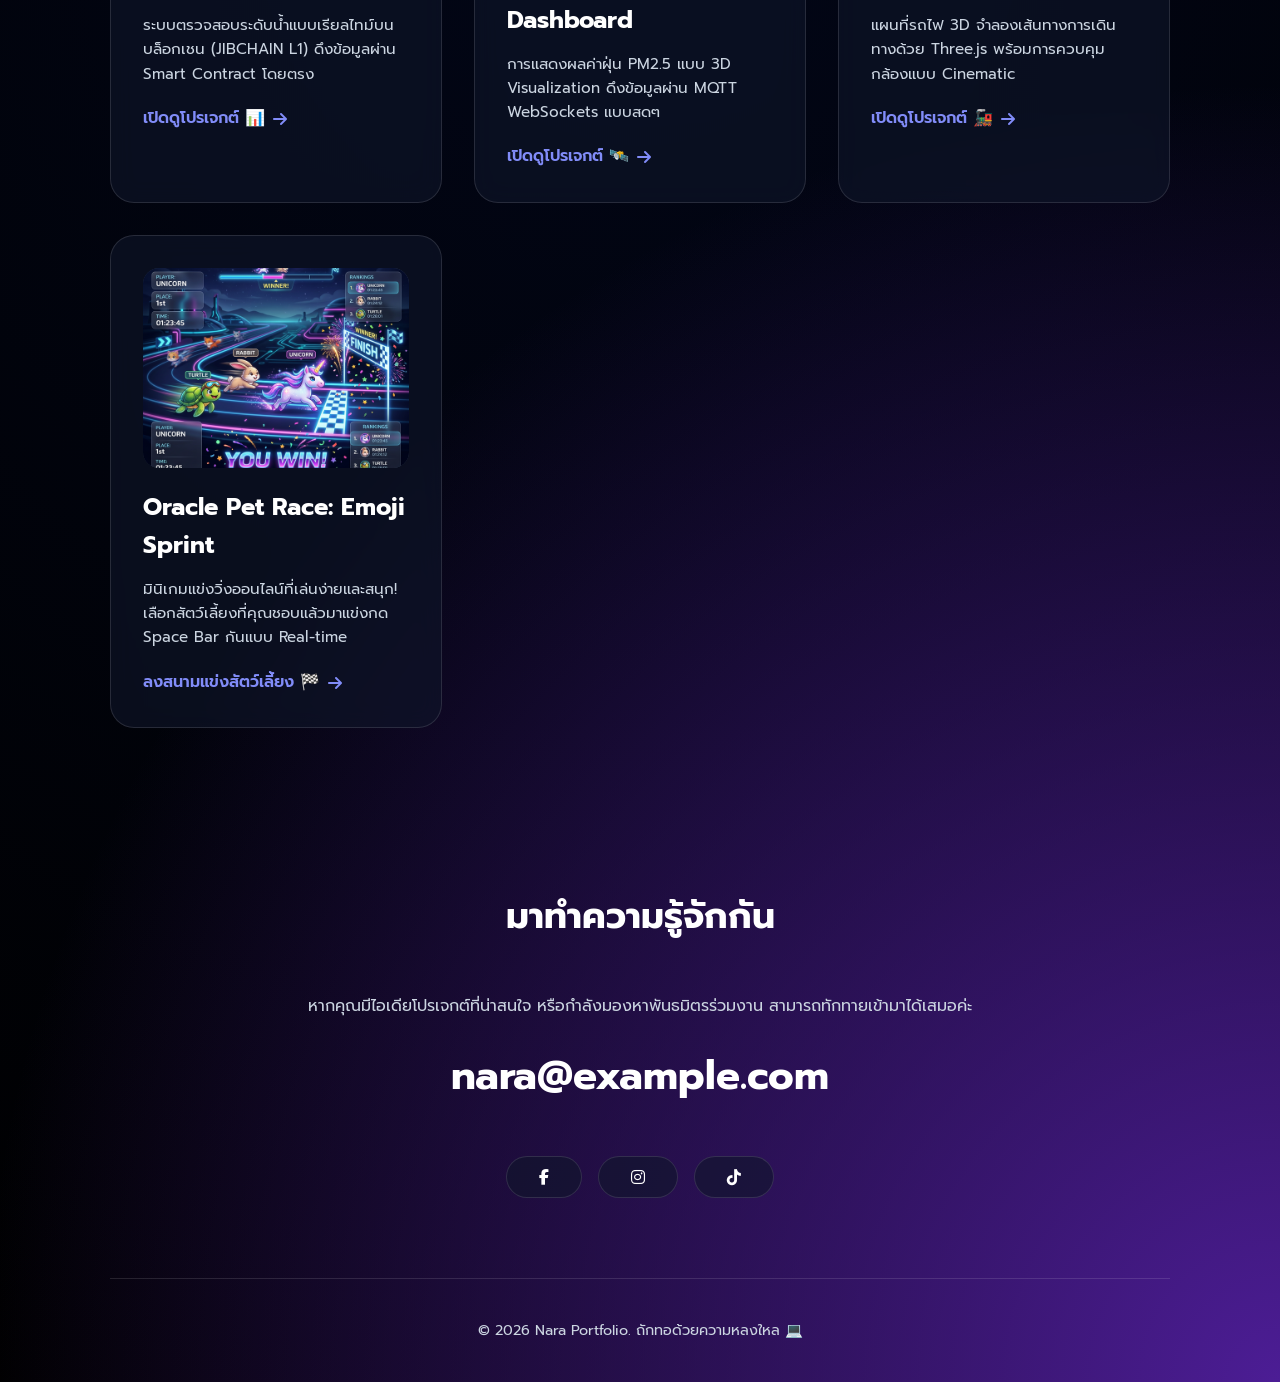
==== commit a7043880: "Add premium preview images for all portfolio projects" ====
--- a/portfolio.html
+++ b/portfolio.html
@@ -418,7 +418,10 @@
             <div class="projects-grid">
                 <!-- Project 1: FloodBoy -->
                 <div class="glass-card project-card">
-                    <div class="project-img"><i class="fas fa-water"></i></div>
+                    <div class="project-img">
+                        <img src="assets/floodboy-preview.png" alt="FloodBoy Blockchain Dashboard"
+                            style="width: 100%; height: 100%; object-fit: cover; border-radius: 12px;">
+                    </div>
                     <h4>FloodBoy Dashboard</h4>
                     <p>ระบบตรวจสอบระดับน้ำแบบเรียลไทม์บนบล็อกเชน (JIBCHAIN L1) ดึงข้อมูลผ่าน Smart Contract โดยตรง</p>
                     <a href="https://thannisaya865-jpg.github.io/travel-3d-train/floodboy.html" target="_blank"
@@ -429,7 +432,10 @@
 
                 <!-- Project 2: DustBoy -->
                 <div class="glass-card project-card">
-                    <div class="project-img"><i class="fas fa-smog"></i></div>
+                    <div class="project-img">
+                        <img src="assets/dustboy-preview.png" alt="DustBoy 3D Dashboard"
+                            style="width: 100%; height: 100%; object-fit: cover; border-radius: 12px;">
+                    </div>
                     <h4>DustBoy 3D Dashboard</h4>
                     <p>การแสดงผลค่าฝุ่น PM2.5 แบบ 3D Visualization ดึงข้อมูลผ่าน MQTT WebSockets แบบสดๆ</p>
                     <a href="https://thannisaya865-jpg.github.io/travel-3d-train/dustboy.html" target="_blank"
@@ -440,7 +446,10 @@
 
                 <!-- Project 3: 3D Train Map -->
                 <div class="glass-card project-card">
-                    <div class="project-img"><i class="fas fa-train"></i></div>
+                    <div class="project-img">
+                        <img src="assets/travel-map-preview.png" alt="Travel Route 3D Map Preview"
+                            style="width: 100%; height: 100%; object-fit: cover; border-radius: 12px;">
+                    </div>
                     <h4>Travel Route 3D Map</h4>
                     <p>แผนที่รถไฟ 3D จำลองเส้นทางการเดินทางด้วย Three.js พร้อมการควบคุมกล้องแบบ Cinematic</p>
                     <a href="https://thannisaya865-jpg.github.io/travel-3d-train/travel-3d.html" target="_blank"
